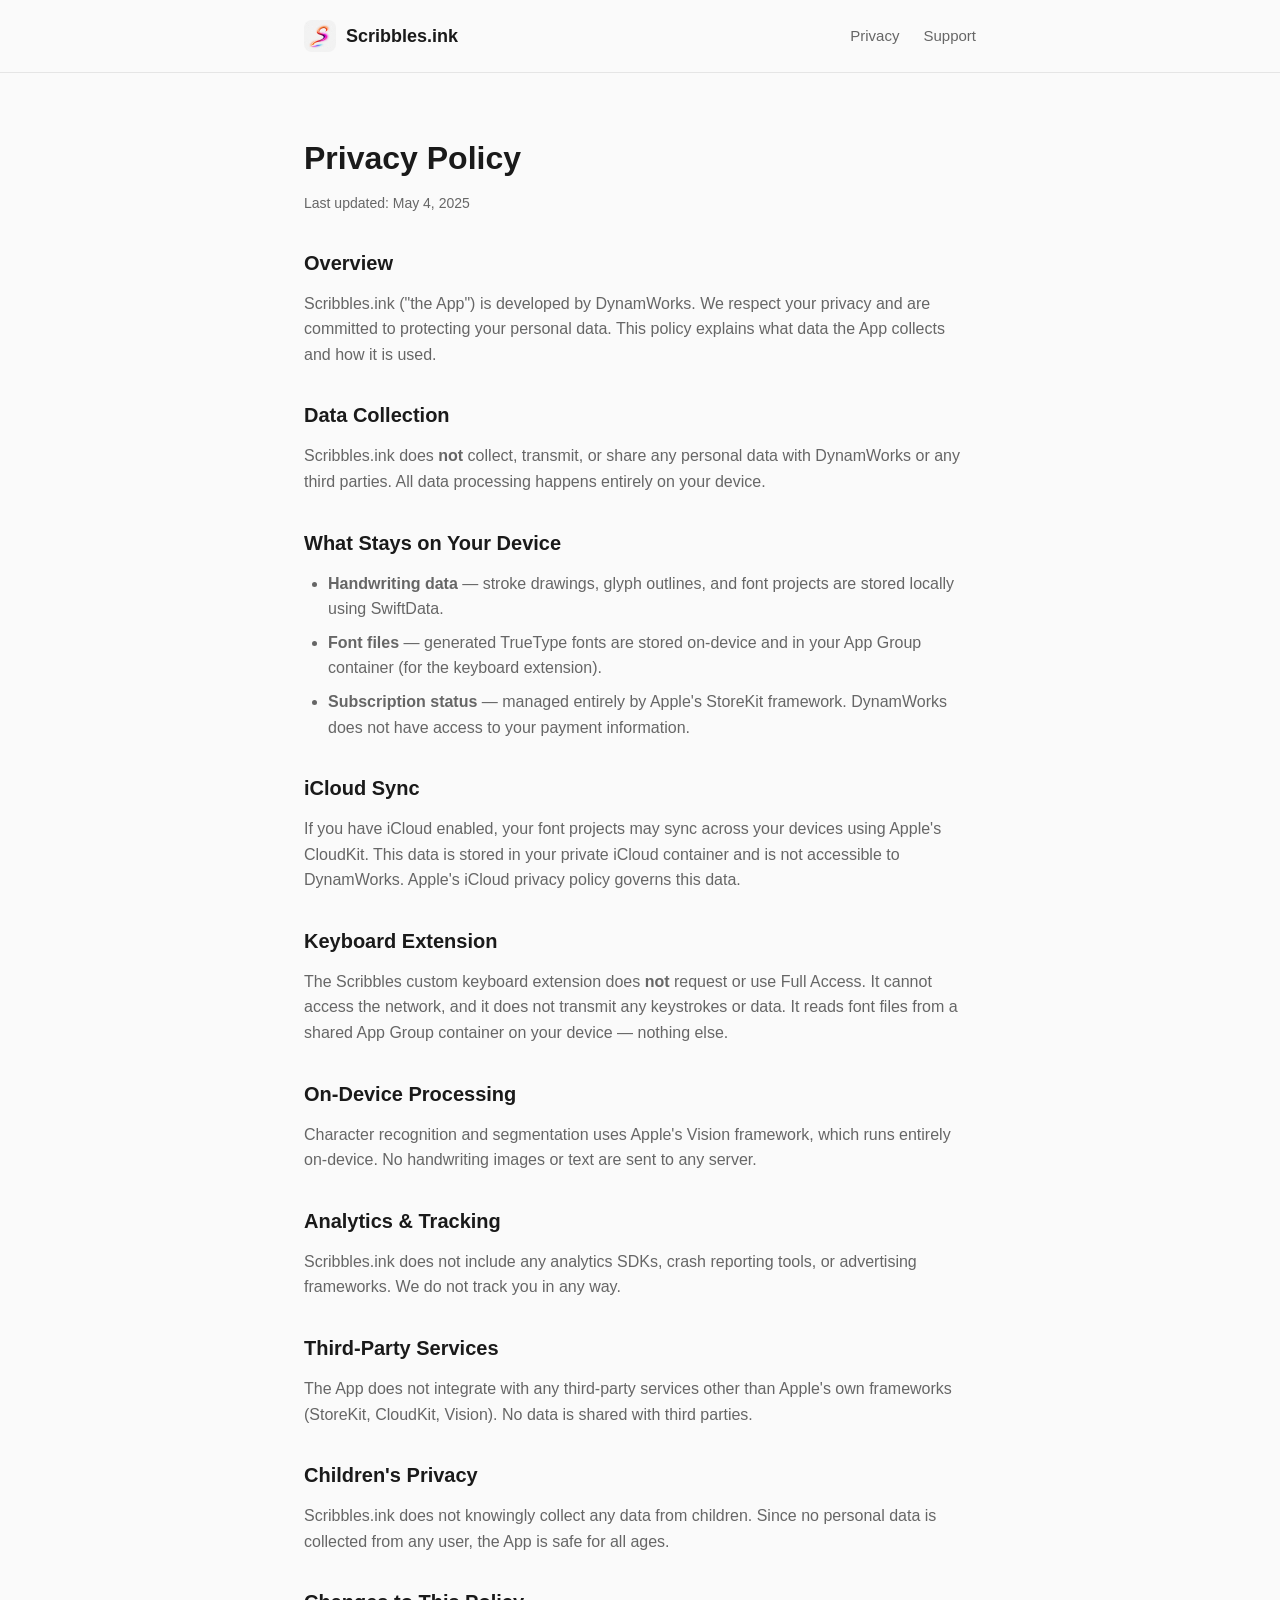
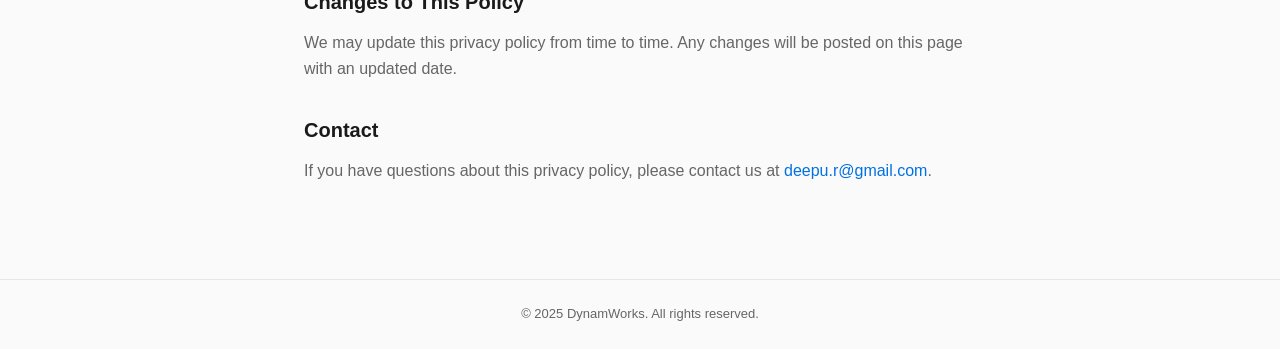
==== privacy.html @ 63054750 "Add Scribbles.ink website with landing page, privacy policy, and support Co-Authored-By: Claude Opus" ====
<!DOCTYPE html>
<html lang="en">
<head>
    <meta charset="UTF-8">
    <meta name="viewport" content="width=device-width, initial-scale=1.0">
    <title>Privacy Policy — Scribbles.ink</title>
    <link rel="stylesheet" href="style.css">
    <link rel="icon" href="icon.png" type="image/png">
</head>
<body>

<nav>
    <div class="container">
        <a href="/" class="nav-brand">
            <img src="icon.png" alt="Scribbles.ink">
            Scribbles.ink
        </a>
        <div class="nav-links">
            <a href="/privacy">Privacy</a>
            <a href="/support">Support</a>
        </div>
    </div>
</nav>

<div class="page-content">
    <div class="container">
        <h1>Privacy Policy</h1>
        <p class="updated">Last updated: May 4, 2025</p>

        <h2>Overview</h2>
        <p>Scribbles.ink ("the App") is developed by DynamWorks. We respect your privacy and are committed to protecting your personal data. This policy explains what data the App collects and how it is used.</p>

        <h2>Data Collection</h2>
        <p>Scribbles.ink does <strong>not</strong> collect, transmit, or share any personal data with DynamWorks or any third parties. All data processing happens entirely on your device.</p>

        <h2>What Stays on Your Device</h2>
        <ul>
            <li><strong>Handwriting data</strong> — stroke drawings, glyph outlines, and font projects are stored locally using SwiftData.</li>
            <li><strong>Font files</strong> — generated TrueType fonts are stored on-device and in your App Group container (for the keyboard extension).</li>
            <li><strong>Subscription status</strong> — managed entirely by Apple's StoreKit framework. DynamWorks does not have access to your payment information.</li>
        </ul>

        <h2>iCloud Sync</h2>
        <p>If you have iCloud enabled, your font projects may sync across your devices using Apple's CloudKit. This data is stored in your private iCloud container and is not accessible to DynamWorks. Apple's iCloud privacy policy governs this data.</p>

        <h2>Keyboard Extension</h2>
        <p>The Scribbles custom keyboard extension does <strong>not</strong> request or use Full Access. It cannot access the network, and it does not transmit any keystrokes or data. It reads font files from a shared App Group container on your device — nothing else.</p>

        <h2>On-Device Processing</h2>
        <p>Character recognition and segmentation uses Apple's Vision framework, which runs entirely on-device. No handwriting images or text are sent to any server.</p>

        <h2>Analytics &amp; Tracking</h2>
        <p>Scribbles.ink does not include any analytics SDKs, crash reporting tools, or advertising frameworks. We do not track you in any way.</p>

        <h2>Third-Party Services</h2>
        <p>The App does not integrate with any third-party services other than Apple's own frameworks (StoreKit, CloudKit, Vision). No data is shared with third parties.</p>

        <h2>Children's Privacy</h2>
        <p>Scribbles.ink does not knowingly collect any data from children. Since no personal data is collected from any user, the App is safe for all ages.</p>

        <h2>Changes to This Policy</h2>
        <p>We may update this privacy policy from time to time. Any changes will be posted on this page with an updated date.</p>

        <h2>Contact</h2>
        <p>If you have questions about this privacy policy, please contact us at <a href="mailto:deepu.r@gmail.com">deepu.r@gmail.com</a>.</p>
    </div>
</div>

<footer>
    <div class="container">
        <p>&copy; 2025 DynamWorks. All rights reserved.</p>
    </div>
</footer>

</body>
</html>
---- style.css ----
:root {
    --bg: #fafafa;
    --text: #1a1a1a;
    --muted: #666;
    --accent: #0071e3;
    --card-bg: #fff;
    --border: #e5e5e5;
    --radius: 16px;
}

@media (prefers-color-scheme: dark) {
    :root {
        --bg: #111;
        --text: #f0f0f0;
        --muted: #999;
        --accent: #3b9aff;
        --card-bg: #1c1c1e;
        --border: #333;
    }
}

* { margin: 0; padding: 0; box-sizing: border-box; }

body {
    font-family: -apple-system, BlinkMacSystemFont, 'SF Pro Text', 'Helvetica Neue', sans-serif;
    background: var(--bg);
    color: var(--text);
    line-height: 1.6;
    -webkit-font-smoothing: antialiased;
}

a { color: var(--accent); text-decoration: none; }
a:hover { text-decoration: underline; }

.container {
    max-width: 720px;
    margin: 0 auto;
    padding: 0 24px;
}

/* Nav */
nav {
    padding: 20px 0;
    border-bottom: 1px solid var(--border);
}
nav .container {
    display: flex;
    align-items: center;
    justify-content: space-between;
}
.nav-brand {
    display: flex;
    align-items: center;
    gap: 10px;
    font-weight: 600;
    font-size: 18px;
    color: var(--text);
}
.nav-brand img {
    width: 32px;
    height: 32px;
    border-radius: 8px;
}
.nav-links { display: flex; gap: 24px; }
.nav-links a { color: var(--muted); font-size: 15px; }
.nav-links a:hover { color: var(--text); text-decoration: none; }

/* Hero */
.hero {
    text-align: center;
    padding: 80px 0 60px;
}
.hero-icon {
    width: 120px;
    height: 120px;
    border-radius: 28px;
    margin-bottom: 24px;
}
.hero h1 {
    font-size: 42px;
    font-weight: 700;
    letter-spacing: -0.5px;
    margin-bottom: 12px;
}
.hero .tagline {
    font-size: 20px;
    color: var(--muted);
    margin-bottom: 32px;
}
.app-store-badge {
    height: 54px;
    transition: opacity 0.2s;
}
.app-store-badge:hover { opacity: 0.8; }

/* Features */
.features {
    padding: 60px 0;
}
.features h2 {
    font-size: 28px;
    font-weight: 600;
    margin-bottom: 32px;
    text-align: center;
}
.feature-grid {
    display: grid;
    grid-template-columns: 1fr 1fr;
    gap: 20px;
}
.feature-card {
    background: var(--card-bg);
    border: 1px solid var(--border);
    border-radius: var(--radius);
    padding: 24px;
}
.feature-card h3 {
    font-size: 17px;
    font-weight: 600;
    margin-bottom: 8px;
}
.feature-card p {
    font-size: 15px;
    color: var(--muted);
    line-height: 1.5;
}

/* Pricing */
.pricing {
    padding: 60px 0;
}
.pricing h2 {
    font-size: 28px;
    font-weight: 600;
    margin-bottom: 32px;
    text-align: center;
}
.pricing-grid {
    display: grid;
    grid-template-columns: 1fr 1fr 1fr;
    gap: 16px;
}
.pricing-card {
    background: var(--card-bg);
    border: 1px solid var(--border);
    border-radius: var(--radius);
    padding: 24px;
    text-align: center;
}
.pricing-card.featured {
    border-color: var(--accent);
    box-shadow: 0 0 0 1px var(--accent);
}
.pricing-card h3 {
    font-size: 20px;
    font-weight: 600;
    margin-bottom: 4px;
}
.pricing-card .price {
    font-size: 15px;
    color: var(--muted);
    margin-bottom: 16px;
}
.pricing-card ul {
    list-style: none;
    text-align: left;
    font-size: 14px;
}
.pricing-card ul li {
    padding: 4px 0;
    color: var(--muted);
}
.pricing-card ul li::before {
    content: "\2713\00a0";
    color: var(--accent);
}

/* Page content (privacy, support) */
.page-content {
    padding: 60px 0 80px;
}
.page-content h1 {
    font-size: 32px;
    font-weight: 700;
    margin-bottom: 8px;
}
.page-content .updated {
    font-size: 14px;
    color: var(--muted);
    margin-bottom: 32px;
}
.page-content h2 {
    font-size: 20px;
    font-weight: 600;
    margin-top: 32px;
    margin-bottom: 12px;
}
.page-content p, .page-content ul {
    font-size: 16px;
    color: var(--muted);
    margin-bottom: 16px;
}
.page-content ul {
    padding-left: 24px;
}
.page-content li {
    margin-bottom: 8px;
}

/* Footer */
footer {
    border-top: 1px solid var(--border);
    padding: 24px 0;
    text-align: center;
    font-size: 13px;
    color: var(--muted);
}

@media (max-width: 600px) {
    .hero h1 { font-size: 32px; }
    .hero .tagline { font-size: 17px; }
    .feature-grid { grid-template-columns: 1fr; }
    .pricing-grid { grid-template-columns: 1fr; }
}
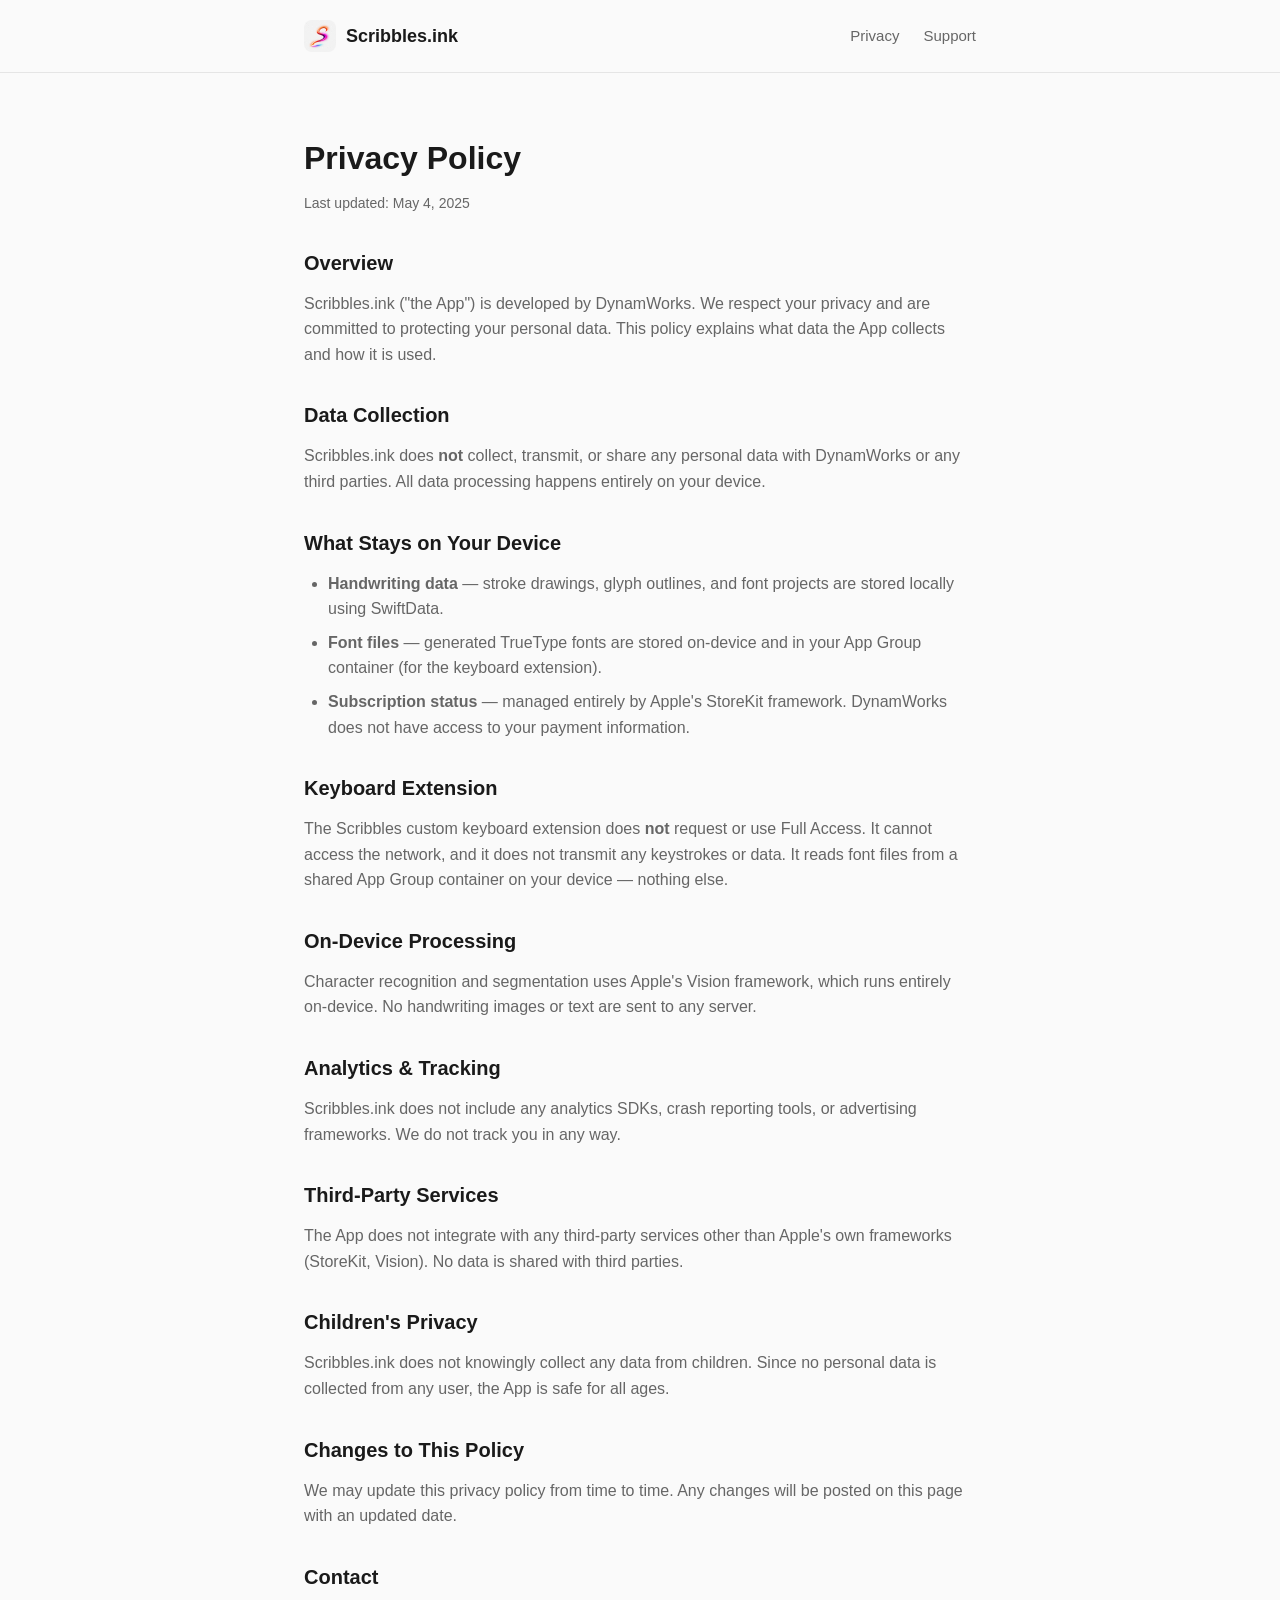
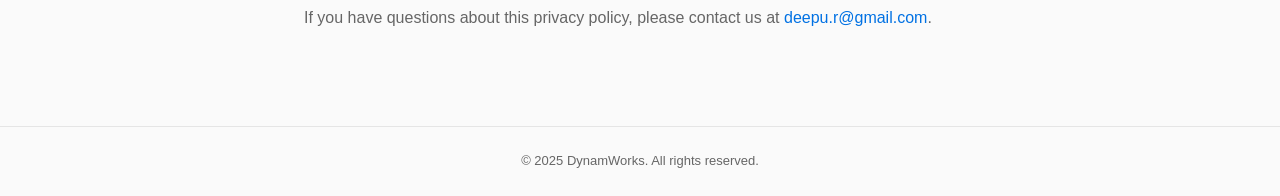
==== commit 2cd5ff5b: "Remove iCloud sync claims — CloudKit not implemented Co-Authored-By: Claude Opus 4.6 <noreply@anthro" ====
--- a/privacy.html
+++ b/privacy.html
@@ -40,9 +40,6 @@
             <li><strong>Subscription status</strong> — managed entirely by Apple's StoreKit framework. DynamWorks does not have access to your payment information.</li>
         </ul>
 
-        <h2>iCloud Sync</h2>
-        <p>If you have iCloud enabled, your font projects may sync across your devices using Apple's CloudKit. This data is stored in your private iCloud container and is not accessible to DynamWorks. Apple's iCloud privacy policy governs this data.</p>
-
         <h2>Keyboard Extension</h2>
         <p>The Scribbles custom keyboard extension does <strong>not</strong> request or use Full Access. It cannot access the network, and it does not transmit any keystrokes or data. It reads font files from a shared App Group container on your device — nothing else.</p>
 
@@ -53,7 +50,7 @@
         <p>Scribbles.ink does not include any analytics SDKs, crash reporting tools, or advertising frameworks. We do not track you in any way.</p>
 
         <h2>Third-Party Services</h2>
-        <p>The App does not integrate with any third-party services other than Apple's own frameworks (StoreKit, CloudKit, Vision). No data is shared with third parties.</p>
+        <p>The App does not integrate with any third-party services other than Apple's own frameworks (StoreKit, Vision). No data is shared with third parties.</p>
 
         <h2>Children's Privacy</h2>
         <p>Scribbles.ink does not knowingly collect any data from children. Since no personal data is collected from any user, the App is safe for all ages.</p>
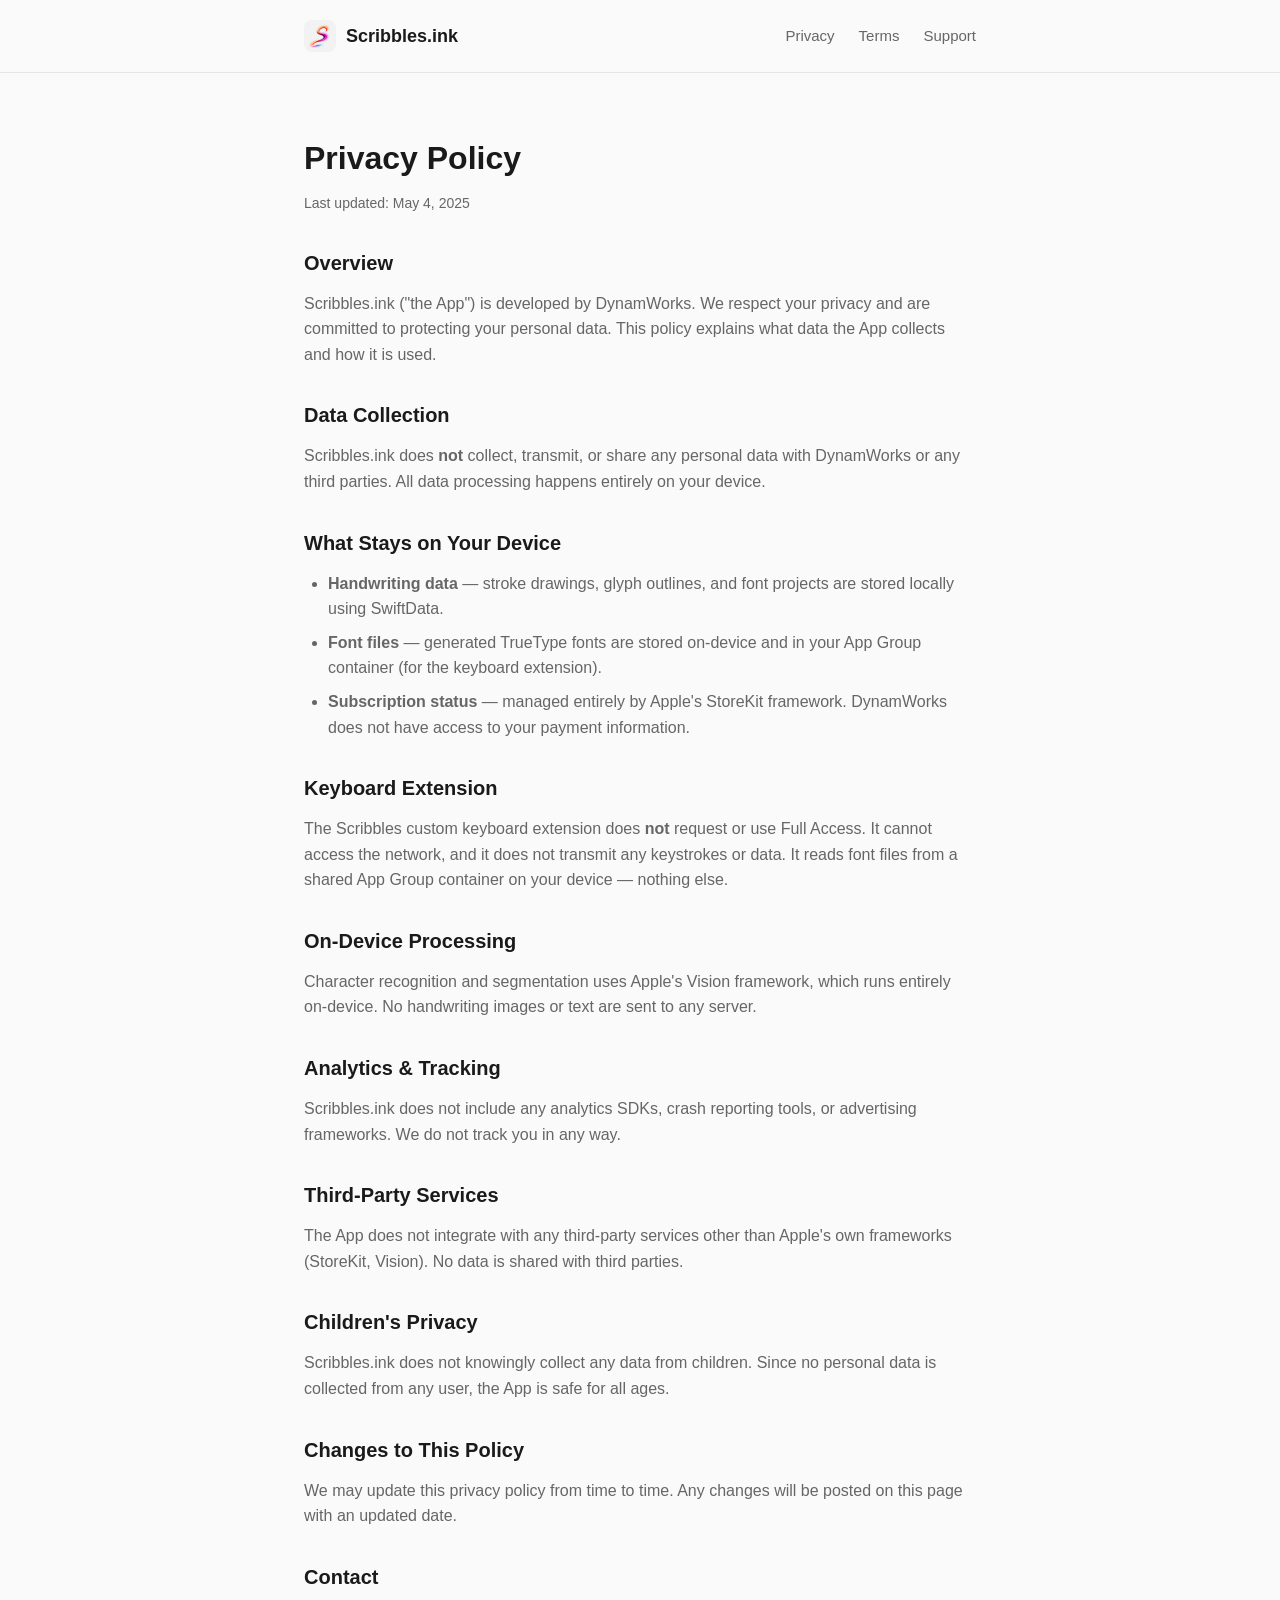
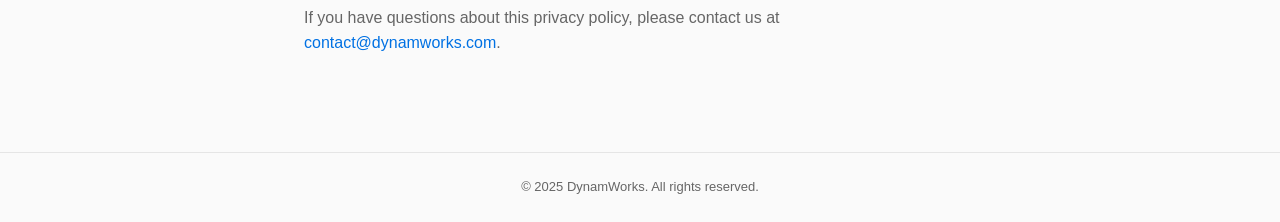
==== commit 253bfc2f: "Add Terms of Use page, update contact email, fix App Store link - Create terms.html with subscriptio" ====
--- a/privacy.html
+++ b/privacy.html
@@ -17,6 +17,7 @@
         </a>
         <div class="nav-links">
             <a href="/privacy">Privacy</a>
+            <a href="/terms">Terms</a>
             <a href="/support">Support</a>
         </div>
     </div>
@@ -59,7 +60,7 @@
         <p>We may update this privacy policy from time to time. Any changes will be posted on this page with an updated date.</p>
 
         <h2>Contact</h2>
-        <p>If you have questions about this privacy policy, please contact us at <a href="mailto:deepu.r@gmail.com">deepu.r@gmail.com</a>.</p>
+        <p>If you have questions about this privacy policy, please contact us at <a href="mailto:contact@dynamworks.com">contact@dynamworks.com</a>.</p>
     </div>
 </div>
 
